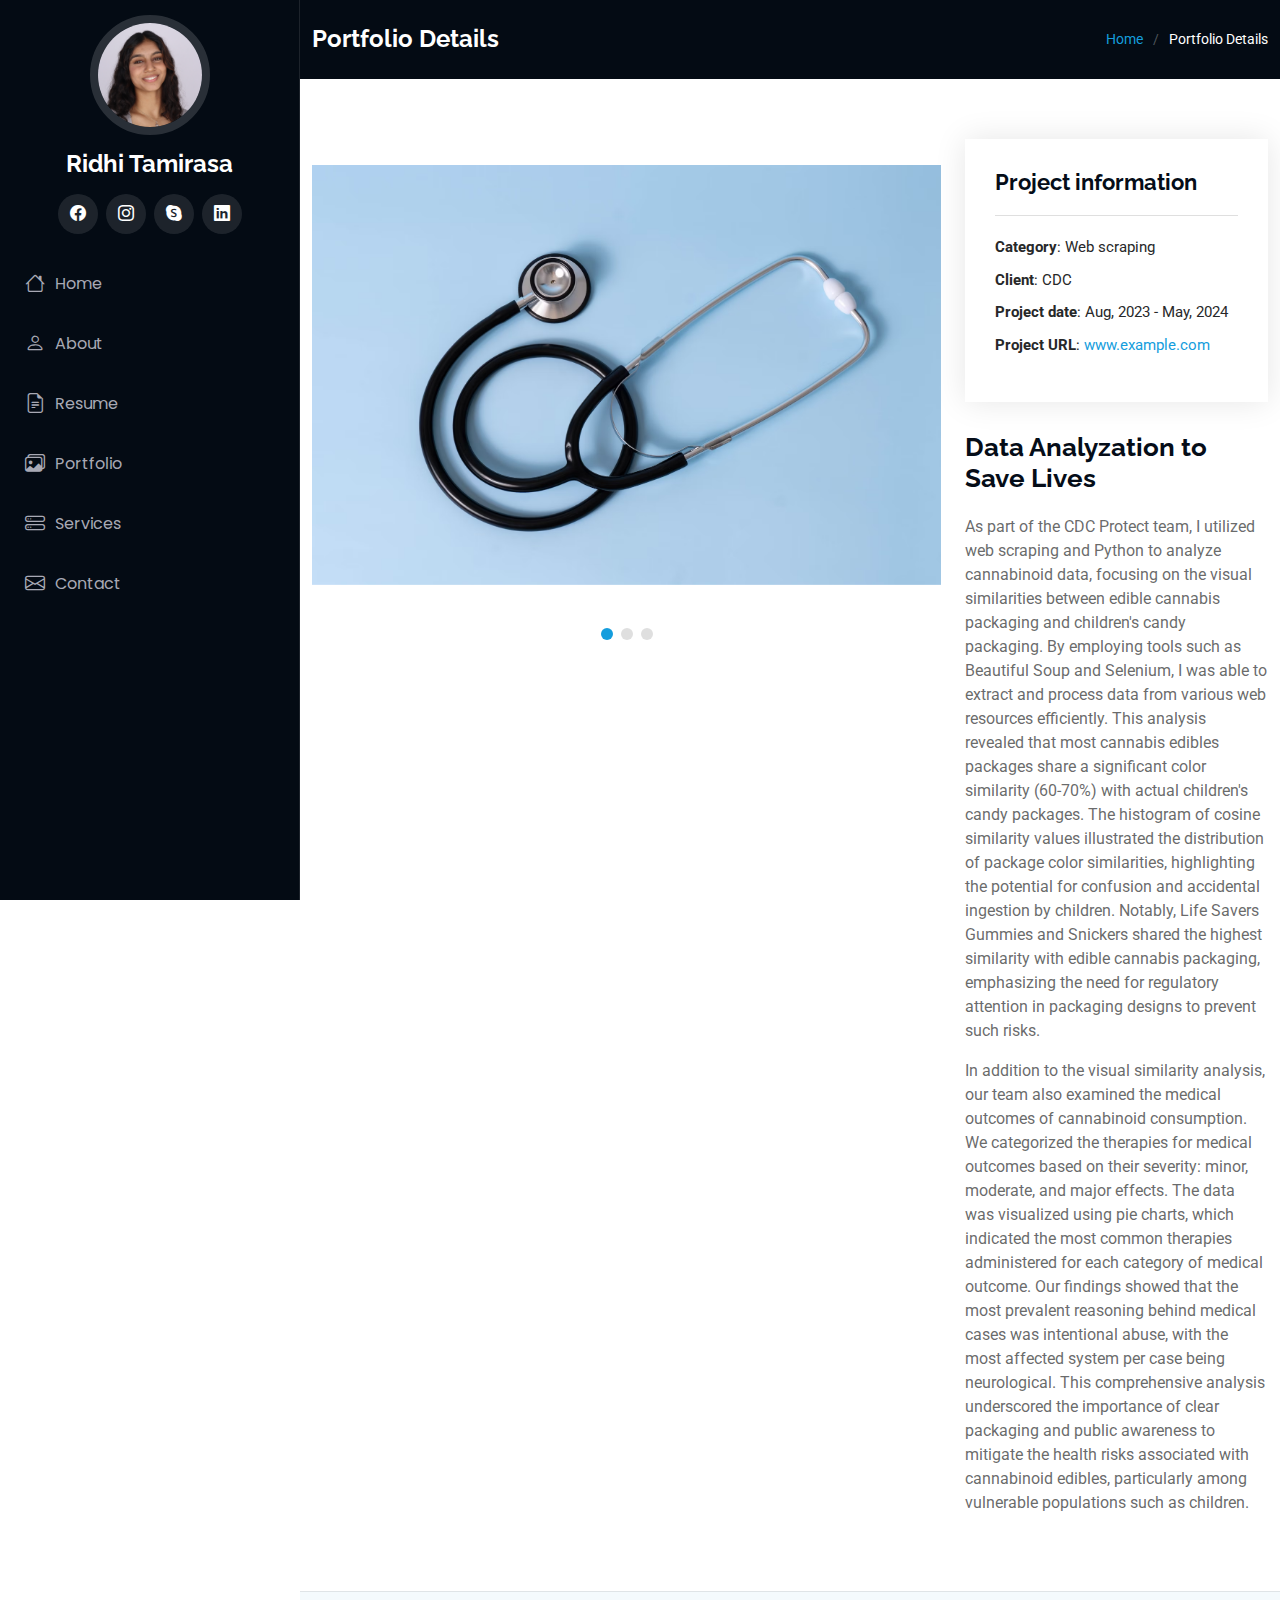
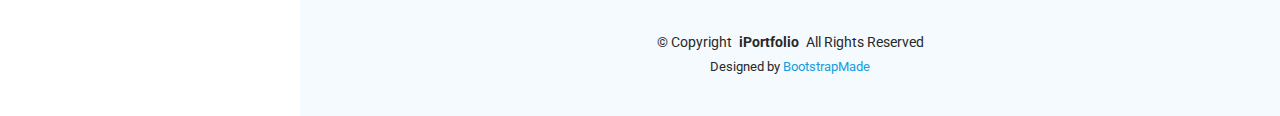
==== iPortfolio/cdc-details.html @ ccf8b16e "good for now" ====
<!DOCTYPE html>
<html lang="en">

<head>
  <meta charset="utf-8">
  <meta content="width=device-width, initial-scale=1.0" name="viewport">
  <title>Portfolio Details - iPortfolio Bootstrap Template</title>
  <meta content="" name="description">
  <meta content="" name="keywords">

  <!-- Favicons -->
  <link href="assets/img/favicon.png" rel="icon">
  <link href="assets/img/apple-touch-icon.png" rel="apple-touch-icon">

  <!-- Fonts -->
  <link href="https://fonts.googleapis.com" rel="preconnect">
  <link href="https://fonts.gstatic.com" rel="preconnect" crossorigin>
  <link href="https://fonts.googleapis.com/css2?family=Roboto:ital,wght@0,100;0,300;0,400;0,500;0,700;0,900;1,100;1,300;1,400;1,500;1,700;1,900&family=Poppins:ital,wght@0,100;0,200;0,300;0,400;0,500;0,600;0,700;0,800;0,900;1,100;1,200;1,300;1,400;1,500;1,600;1,700;1,800;1,900&family=Raleway:ital,wght@0,100;0,200;0,300;0,400;0,500;0,600;0,700;0,800;0,900;1,100;1,200;1,300;1,400;1,500;1,600;1,700;1,800;1,900&display=swap" rel="stylesheet">

  <!-- Vendor CSS Files -->
  <link href="assets/vendor/bootstrap/css/bootstrap.min.css" rel="stylesheet">
  <link href="assets/vendor/bootstrap-icons/bootstrap-icons.css" rel="stylesheet">
  <link href="assets/vendor/aos/aos.css" rel="stylesheet">
  <link href="assets/vendor/glightbox/css/glightbox.min.css" rel="stylesheet">
  <link href="assets/vendor/swiper/swiper-bundle.min.css" rel="stylesheet">

  <!-- Main CSS File -->
  <link href="assets/css/main.css" rel="stylesheet">

  <!-- =======================================================
  * Template Name: iPortfolio
  * Template URL: https://bootstrapmade.com/iportfolio-bootstrap-portfolio-websites-template/
  * Updated: Jun 29 2024 with Bootstrap v5.3.3
  * Author: BootstrapMade.com
  * License: https://bootstrapmade.com/license/
  ======================================================== -->
</head>

<body class="portfolio-details-page">

  <header id="header" class="header dark-background d-flex flex-column">
    <i class="header-toggle d-xl-none bi bi-list"></i>

    <div class="profile-img">
      <img src="assets/img/portfolio/headshot - Copy.png" alt="" class="img-fluid rounded-circle">
    </div>

    <a href="index.html" class="logo d-flex align-items-center justify-content-center">
      <!-- Uncomment the line below if you also wish to use an image logo -->
      <!-- <img src="assets/img/logo.png" alt=""> -->
      <h1 class="sitename">Ridhi Tamirasa</h1>
    </a>

    <div class="social-links text-center">
      <a href="#" class="facebook"><i class="bi bi-facebook"></i></a>
      <a href="https://www.instagram.com/rtamirasa/" class="instagram"><i class="bi bi-instagram"></i></a>
      <a href="#" class="google-plus"><i class="bi bi-skype"></i></a>
      <a href="https://www.linkedin.com/in/ridhi-tamirasa-0a5a40179/" class="linkedin"><i class="bi bi-linkedin"></i></a>
    </div>

    <nav id="navmenu" class="navmenu">
      <ul>
        <li><a href="#hero"><i class="bi bi-house navicon"></i>Home</a></li>
        <li><a href="#about"><i class="bi bi-person navicon"></i> About</a></li>
        <li><a href="#resume"><i class="bi bi-file-earmark-text navicon"></i> Resume</a></li>
        <li><a href="#portfolio"><i class="bi bi-images navicon"></i> Portfolio</a></li>
        <li><a href="#services"><i class="bi bi-hdd-stack navicon"></i> Services</a></li>
       
        <li><a href="#contact"><i class="bi bi-envelope navicon"></i> Contact</a></li>
      </ul>
    </nav>

  </header>

  <main class="main">

    <!-- Page Title -->
    <div class="page-title dark-background">
      <div class="container d-lg-flex justify-content-between align-items-center">
        <h1 class="mb-2 mb-lg-0">Portfolio Details</h1>
        <nav class="breadcrumbs">
          <ol>
            <li><a href="index.html">Home</a></li>
            <li class="current">Portfolio Details</li>
          </ol>
        </nav>
      </div>
    </div><!-- End Page Title -->

    <!-- Portfolio Details Section -->
    <section id="portfolio-details" class="portfolio-details section">

      <div class="container" data-aos="fade-up" data-aos-delay="100">

        <div class="row gy-4">

          <div class="col-lg-8">
            <div class="portfolio-details-slider swiper init-swiper">

              <script type="application/json" class="swiper-config">
                {
                  "loop": true,
                  "speed": 600,
                  "autoplay": {
                    "delay": 5000
                  },
                  "slidesPerView": "auto",
                  "pagination": {
                    "el": ".swiper-pagination",
                    "type": "bullets",
                    "clickable": true
                  }
                }
              </script>

              <div class="swiper-wrapper align-items-center">

                <div class="swiper-slide">
                  <img src="assets/img/portfolio/stethescope.avif" alt="">
                </div>

                <div class="swiper-slide">
                  <img src="assets/img/portfolio/cdc.png" alt="">
                </div>

                <div class="swiper-slide">
                  <img src="assets/img/me.jpg" alt="">
                </div>

              </div>
              <div class="swiper-pagination"></div>
            </div>
          </div>

          <div class="col-lg-4">
            <div class="portfolio-info" data-aos="fade-up" data-aos-delay="200">
              <h3>Project information</h3>
              <ul>
                <li><strong>Category</strong>: Web scraping</li>
                <li><strong>Client</strong>: CDC</li>
                <li><strong>Project date</strong>: Aug, 2023 - May, 2024</li>
                <li><strong>Project URL</strong>: <a href="#">www.example.com</a></li>
              </ul>
            </div>
            <div class="portfolio-description" data-aos="fade-up" data-aos-delay="300">
              <h2>Data Analyzation to Save Lives</h2>
              <p>
                As part of the CDC Protect team, I utilized web scraping and Python to analyze cannabinoid data, focusing on the visual similarities between edible cannabis packaging and children's candy packaging. By employing tools such as Beautiful Soup and Selenium, I was able to extract and process data from various web resources efficiently. This analysis revealed that most cannabis edibles packages share a significant color similarity (60-70%) with actual children's candy packages. The histogram of cosine similarity values illustrated the distribution of package color similarities, highlighting the potential for confusion and accidental ingestion by children. Notably, Life Savers Gummies and Snickers shared the highest similarity with edible cannabis packaging, emphasizing the need for regulatory attention in packaging designs to prevent such risks.
              </p>
              <p>
                In addition to the visual similarity analysis, our team also examined the medical outcomes of cannabinoid consumption. We categorized the therapies for medical outcomes based on their severity: minor, moderate, and major effects. The data was visualized using pie charts, which indicated the most common therapies administered for each category of medical outcome. Our findings showed that the most prevalent reasoning behind medical cases was intentional abuse, with the most affected system per case being neurological. This comprehensive analysis underscored the importance of clear packaging and public awareness to mitigate the health risks associated with cannabinoid edibles, particularly among vulnerable populations such as children.
              </p>
                

              
            </div>
          </div>

        </div>

      </div>

    </section><!-- /Portfolio Details Section -->

  </main>

  <footer id="footer" class="footer position-relative light-background">

    <div class="container">
      <div class="copyright text-center ">
        <p>© <span>Copyright</span> <strong class="px-1 sitename">iPortfolio</strong> <span>All Rights Reserved</span></p>
      </div>
      <div class="credits">
        <!-- All the links in the footer should remain intact. -->
        <!-- You can delete the links only if you've purchased the pro version. -->
        <!-- Licensing information: https://bootstrapmade.com/license/ -->
        <!-- Purchase the pro version with working PHP/AJAX contact form: [buy-url] -->
        Designed by <a href="https://bootstrapmade.com/">BootstrapMade</a>
      </div>
    </div>

  </footer>

  <!-- Scroll Top -->
  <a href="#" id="scroll-top" class="scroll-top d-flex align-items-center justify-content-center"><i class="bi bi-arrow-up-short"></i></a>

  <!-- Preloader -->
  <div id="preloader"></div>

  <!-- Vendor JS Files -->
  <script src="assets/vendor/bootstrap/js/bootstrap.bundle.min.js"></script>
  <script src="assets/vendor/php-email-form/validate.js"></script>
  <script src="assets/vendor/aos/aos.js"></script>
  <script src="assets/vendor/typed.js/typed.umd.js"></script>
  <script src="assets/vendor/purecounter/purecounter_vanilla.js"></script>
  <script src="assets/vendor/waypoints/noframework.waypoints.js"></script>
  <script src="assets/vendor/glightbox/js/glightbox.min.js"></script>
  <script src="assets/vendor/imagesloaded/imagesloaded.pkgd.min.js"></script>
  <script src="assets/vendor/isotope-layout/isotope.pkgd.min.js"></script>
  <script src="assets/vendor/swiper/swiper-bundle.min.js"></script>

  <!-- Main JS File -->
  <script src="assets/js/main.js"></script>

</body>

</html>
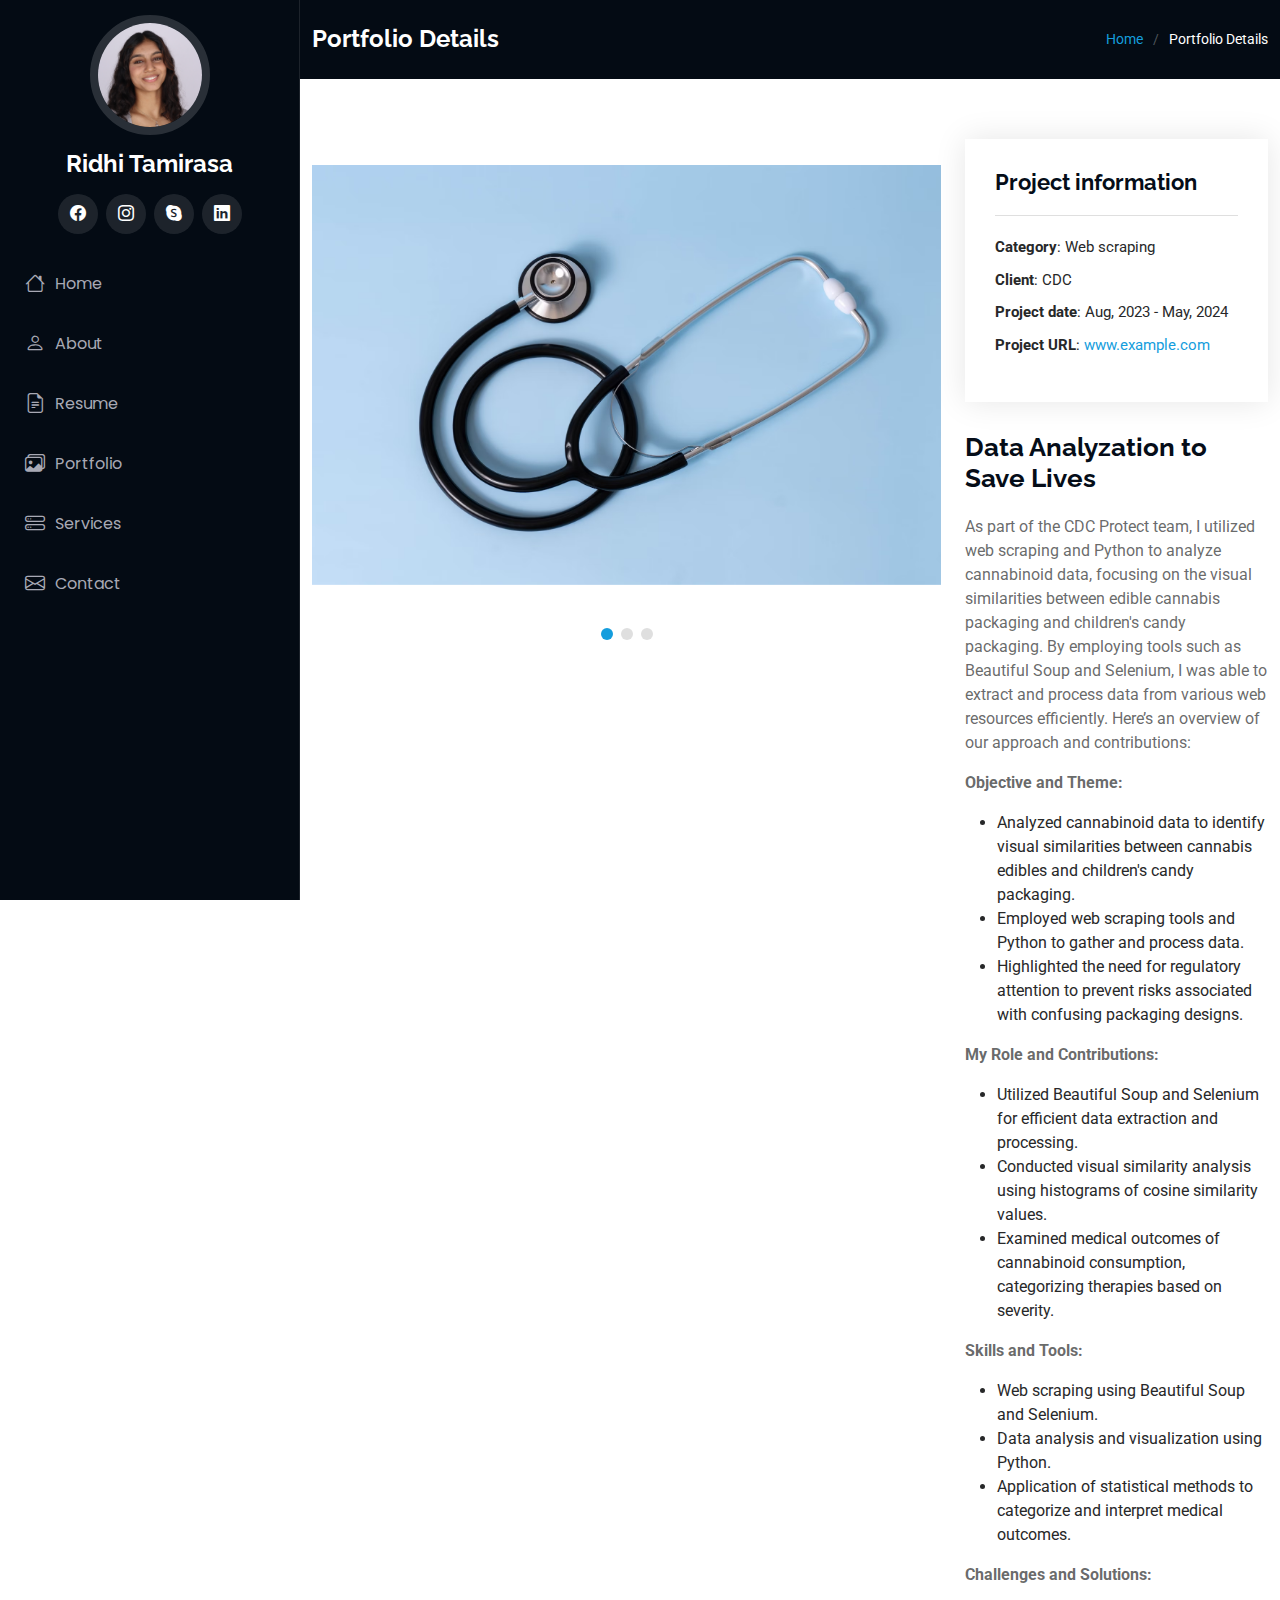
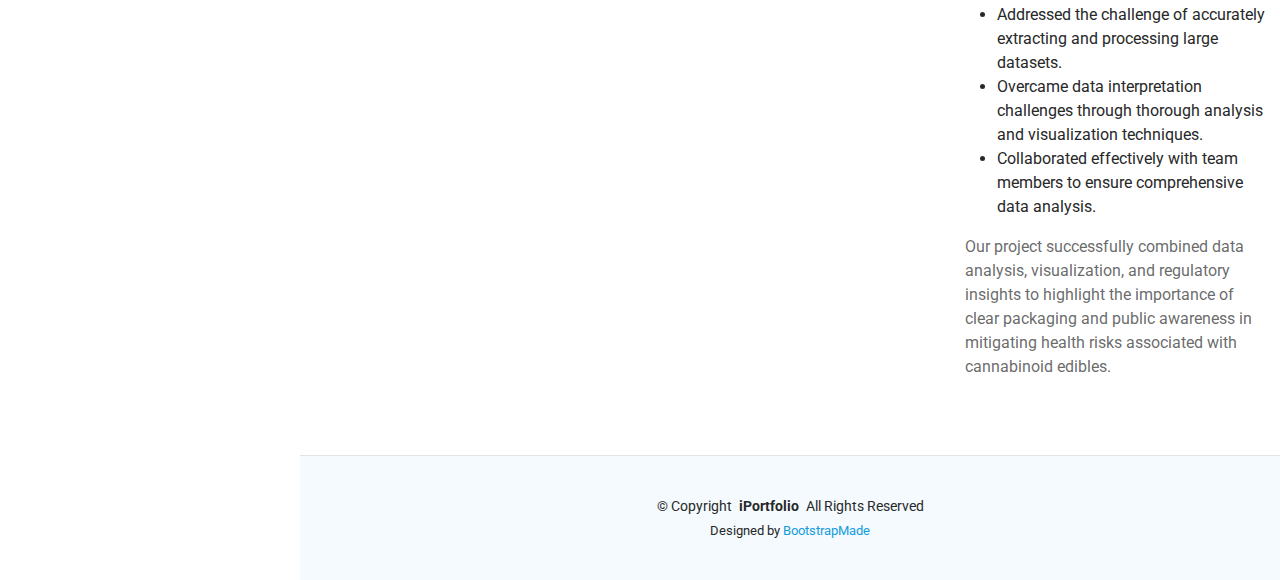
==== commit 60e1ba80: "adding more projects" ====
--- a/iPortfolio/cdc-details.html
+++ b/iPortfolio/cdc-details.html
@@ -144,16 +144,46 @@
             </div>
             <div class="portfolio-description" data-aos="fade-up" data-aos-delay="300">
               <h2>Data Analyzation to Save Lives</h2>
-              <p>
-                As part of the CDC Protect team, I utilized web scraping and Python to analyze cannabinoid data, focusing on the visual similarities between edible cannabis packaging and children's candy packaging. By employing tools such as Beautiful Soup and Selenium, I was able to extract and process data from various web resources efficiently. This analysis revealed that most cannabis edibles packages share a significant color similarity (60-70%) with actual children's candy packages. The histogram of cosine similarity values illustrated the distribution of package color similarities, highlighting the potential for confusion and accidental ingestion by children. Notably, Life Savers Gummies and Snickers shared the highest similarity with edible cannabis packaging, emphasizing the need for regulatory attention in packaging designs to prevent such risks.
-              </p>
-              <p>
-                In addition to the visual similarity analysis, our team also examined the medical outcomes of cannabinoid consumption. We categorized the therapies for medical outcomes based on their severity: minor, moderate, and major effects. The data was visualized using pie charts, which indicated the most common therapies administered for each category of medical outcome. Our findings showed that the most prevalent reasoning behind medical cases was intentional abuse, with the most affected system per case being neurological. This comprehensive analysis underscored the importance of clear packaging and public awareness to mitigate the health risks associated with cannabinoid edibles, particularly among vulnerable populations such as children.
-              </p>
-                
-
-              
+              <p>As part of the CDC Protect team, I utilized web scraping and Python to analyze cannabinoid data, focusing on the visual similarities between edible cannabis packaging and children's candy packaging. By employing tools such as Beautiful Soup and Selenium, I was able to extract and process data from various web resources efficiently. Here’s an overview of our approach and contributions:</p>
+              <p>
+                <strong>Objective and Theme:</strong>
+                <ul>
+                  <li>Analyzed cannabinoid data to identify visual similarities between cannabis edibles and children's candy packaging.</li>
+                  <li>Employed web scraping tools and Python to gather and process data.</li>
+                  <li>Highlighted the need for regulatory attention to prevent risks associated with confusing packaging designs.</li>
+                </ul>
+              </p>
+              <p>
+                <strong>My Role and Contributions:</strong>
+                <ul>
+                  <li>Utilized Beautiful Soup and Selenium for efficient data extraction and processing.</li>
+                  <li>Conducted visual similarity analysis using histograms of cosine similarity values.</li>
+                  <li>Examined medical outcomes of cannabinoid consumption, categorizing therapies based on severity.</li>
+                </ul>
+              </p>
+              <p>
+                <strong>Skills and Tools:</strong>
+                <ul>
+                  <li>Web scraping using Beautiful Soup and Selenium.</li>
+                  <li>Data analysis and visualization using Python.</li>
+                  <li>Application of statistical methods to categorize and interpret medical outcomes.</li>
+                </ul>
+              </p>
+              <p>
+                <strong>Challenges and Solutions:</strong>
+                <ul>
+                  <li>Addressed the challenge of accurately extracting and processing large datasets.</li>
+                  <li>Overcame data interpretation challenges through thorough analysis and visualization techniques.</li>
+                  <li>Collaborated effectively with team members to ensure comprehensive data analysis.</li>
+                </ul>
+              </p>
+              <p>
+                Our project successfully combined data analysis, visualization, and regulatory insights to highlight the importance of clear packaging and public awareness in mitigating health risks associated with cannabinoid edibles.
+              </p>
             </div>
+            
+           
+            
           </div>
 
         </div>
--- a/iPortfolio/assets/css/main.css
+++ b/iPortfolio/assets/css/main.css
@@ -116,6 +116,10 @@
   padding: 15px;
   margin-bottom: 24px;
 }
+.hidden-hero {
+  display: none;
+}
+
 
 .php-email-form .loading:before {
   content: "";
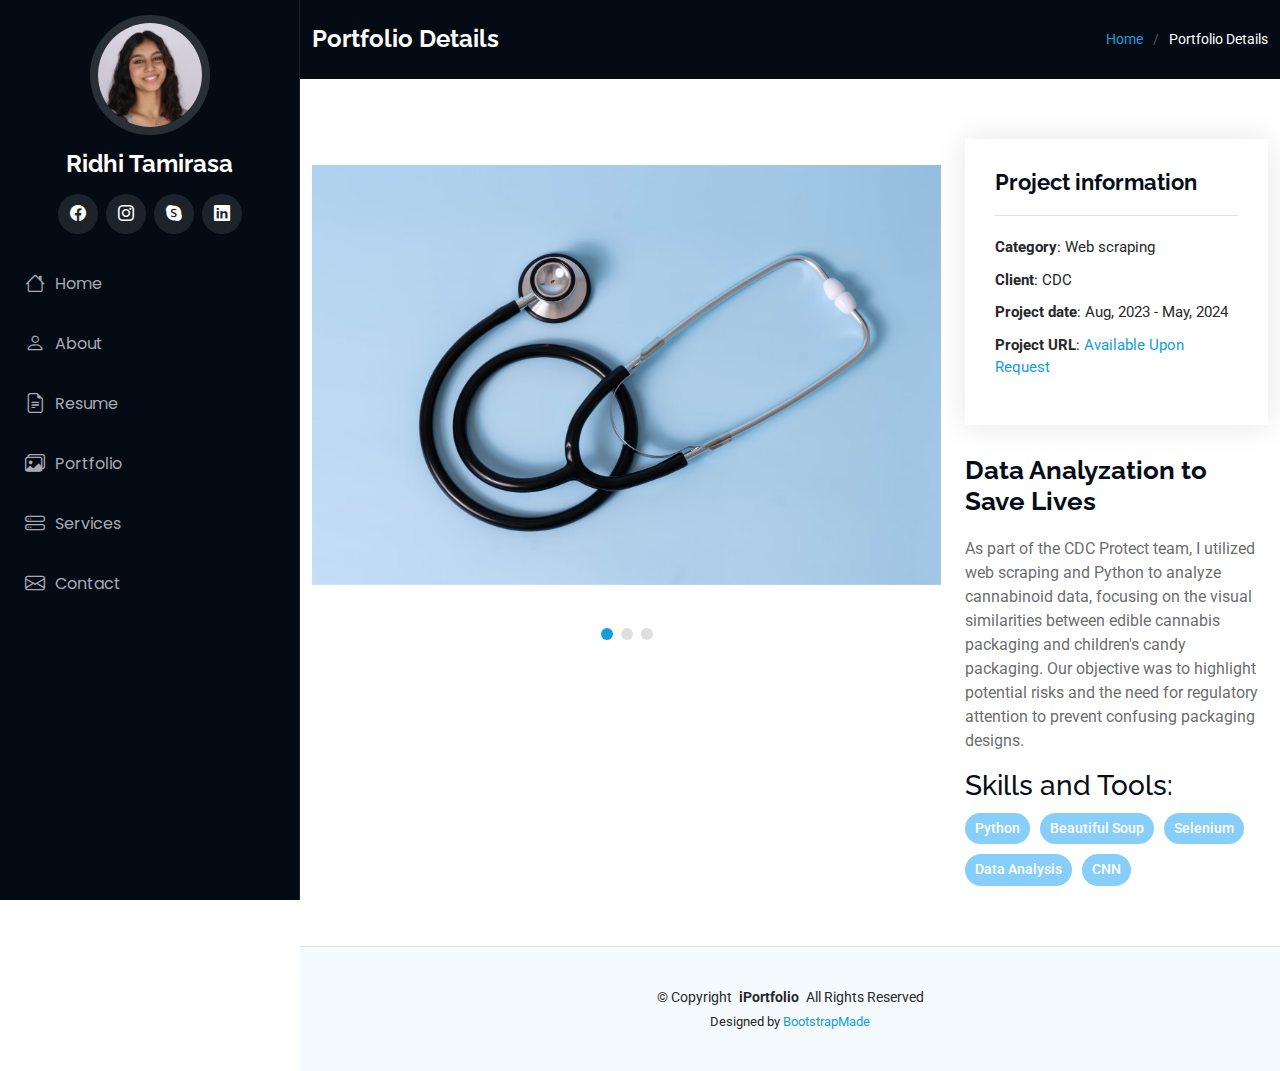
==== commit a1b0b7ad: "fixing formats" ====
--- a/iPortfolio/cdc-details.html
+++ b/iPortfolio/cdc-details.html
@@ -139,47 +139,21 @@
                 <li><strong>Category</strong>: Web scraping</li>
                 <li><strong>Client</strong>: CDC</li>
                 <li><strong>Project date</strong>: Aug, 2023 - May, 2024</li>
-                <li><strong>Project URL</strong>: <a href="#">www.example.com</a></li>
+                <li><strong>Project URL</strong>: <a href="#">Available Upon Request</a></li>
               </ul>
             </div>
             <div class="portfolio-description" data-aos="fade-up" data-aos-delay="300">
               <h2>Data Analyzation to Save Lives</h2>
-              <p>As part of the CDC Protect team, I utilized web scraping and Python to analyze cannabinoid data, focusing on the visual similarities between edible cannabis packaging and children's candy packaging. By employing tools such as Beautiful Soup and Selenium, I was able to extract and process data from various web resources efficiently. Here’s an overview of our approach and contributions:</p>
-              <p>
-                <strong>Objective and Theme:</strong>
-                <ul>
-                  <li>Analyzed cannabinoid data to identify visual similarities between cannabis edibles and children's candy packaging.</li>
-                  <li>Employed web scraping tools and Python to gather and process data.</li>
-                  <li>Highlighted the need for regulatory attention to prevent risks associated with confusing packaging designs.</li>
-                </ul>
-              </p>
-              <p>
-                <strong>My Role and Contributions:</strong>
-                <ul>
-                  <li>Utilized Beautiful Soup and Selenium for efficient data extraction and processing.</li>
-                  <li>Conducted visual similarity analysis using histograms of cosine similarity values.</li>
-                  <li>Examined medical outcomes of cannabinoid consumption, categorizing therapies based on severity.</li>
-                </ul>
-              </p>
-              <p>
-                <strong>Skills and Tools:</strong>
-                <ul>
-                  <li>Web scraping using Beautiful Soup and Selenium.</li>
-                  <li>Data analysis and visualization using Python.</li>
-                  <li>Application of statistical methods to categorize and interpret medical outcomes.</li>
-                </ul>
-              </p>
-              <p>
-                <strong>Challenges and Solutions:</strong>
-                <ul>
-                  <li>Addressed the challenge of accurately extracting and processing large datasets.</li>
-                  <li>Overcame data interpretation challenges through thorough analysis and visualization techniques.</li>
-                  <li>Collaborated effectively with team members to ensure comprehensive data analysis.</li>
-                </ul>
-              </p>
-              <p>
-                Our project successfully combined data analysis, visualization, and regulatory insights to highlight the importance of clear packaging and public awareness in mitigating health risks associated with cannabinoid edibles.
-              </p>
+              <p>As part of the CDC Protect team, I utilized web scraping and Python to analyze cannabinoid data, focusing on the visual similarities between edible cannabis packaging and children's candy packaging. Our objective was to highlight potential risks and the need for regulatory attention to prevent confusing packaging designs.</p>
+            
+              <h3>Skills and Tools:</h3>
+              <div class="skills-tools">
+                <span class="tool-bubble">Python</span>
+                <span class="tool-bubble">Beautiful Soup</span>
+                <span class="tool-bubble">Selenium</span>
+                <span class="tool-bubble">Data Analysis</span>
+                <span class="tool-bubble">CNN</span>
+              </div>
             </div>
             
            
--- a/iPortfolio/assets/css/main.css
+++ b/iPortfolio/assets/css/main.css
@@ -688,13 +688,13 @@
 /*--------------------------------------------------------------
 # Skills Section
 --------------------------------------------------------------*/
-.skills .progress {
+ .progress {
   height: 60px;
   display: block;
   background: none;
   border-radius: 0;
 }
-
+.skills
 .skills .progress .skill {
   color: var(--heading-color);
   padding: 0;
@@ -893,6 +893,73 @@
 .portfolio .portfolio-content:hover img {
   transform: scale(1.1);
 }
+.portfolio .card {
+  display: flex;
+  border: 1px solid #ddd;
+  border-radius: 8px;
+  box-shadow: 0 2px 4px rgba(0, 0, 0, 0.1);
+  transition: transform 0.3s;
+}
+
+.portfolio .card:hover {
+  transform: translateY(-5px);
+}
+
+.portfolio .card-title {
+  font-size: 1.5rem;
+  margin-bottom: 0.75rem;
+}
+
+.portfolio .card-text {
+  font-size: 1rem;
+  margin-bottom: 1.25rem;
+}
+
+.portfolio .card-link {
+  color: #007bff;
+  text-decoration: none;
+}
+
+.portfolio .card-link:hover {
+  text-decoration: underline;
+}
+
+.portfolio .card-img-right {
+  border-top-right-radius: 8px;
+  border-bottom-right-radius: 8px;
+  max-height: 100%;
+  max-width: 200px;
+  object-fit: cover;
+}
+
+.card-body {
+  flex: 1;
+}
+
+.card-img-right {
+  flex: 0 0 200px;
+}
+.skills-tools {
+  display: flex;
+  flex-wrap: wrap;
+  gap: 10px;
+  margin-top: 10px;
+}
+
+.tool-bubble {
+  background-color: #87cefa; /* Light blue color */
+  color: white; /* Darker text color for contrast */
+  padding: 5px 10px;
+  border-radius: 20px;
+  font-size: 0.9rem;
+  font-weight: 500;
+}
+
+.tool-bubble:hover {
+  background-color:  #87cefa;
+}
+
+
 
 /*--------------------------------------------------------------
 # Services Section
